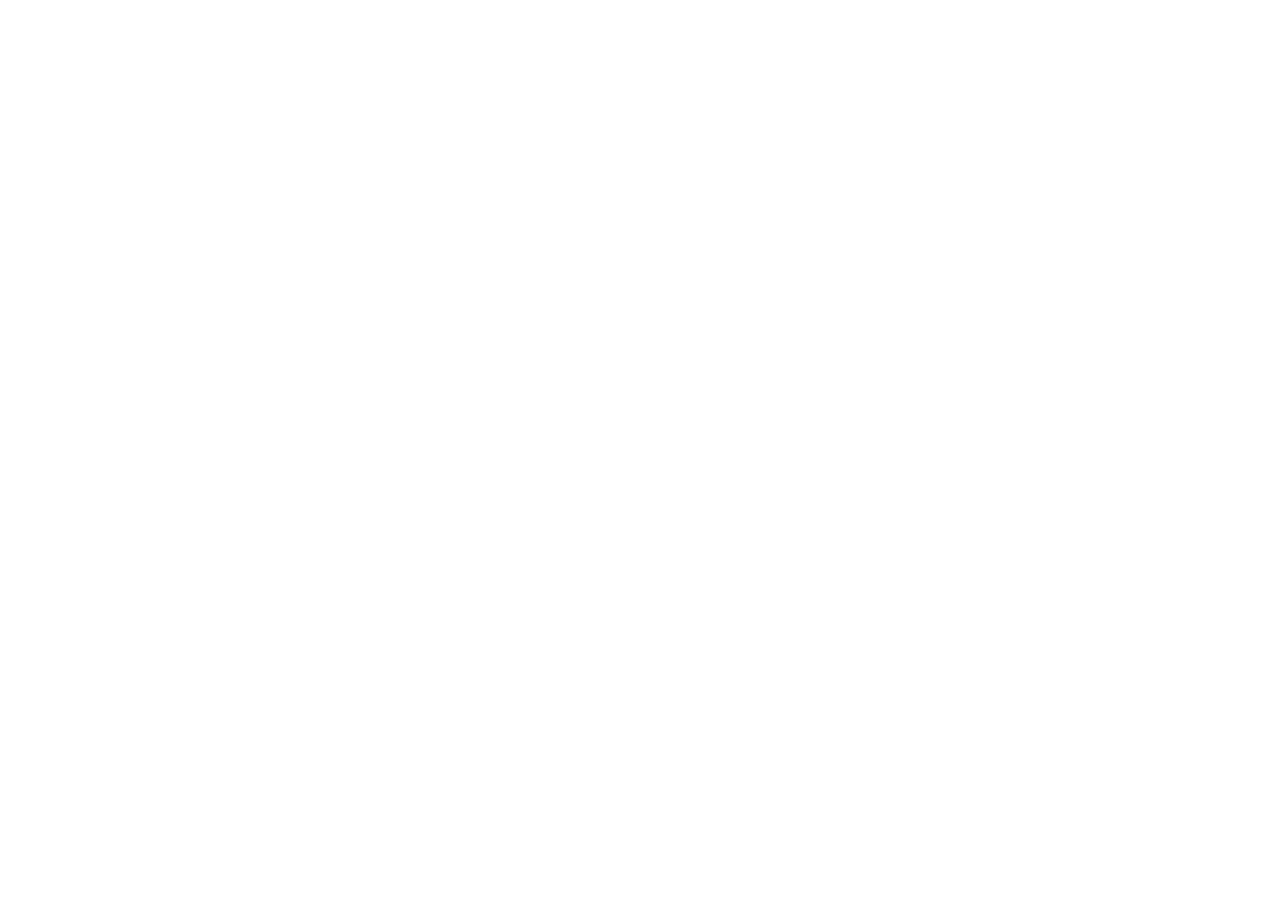
==== app/index.html @ 5c53596a "initial commit" ====
<!DOCTYPE html>
<html lang="en">

<head>
  <meta charset="UTF-8">
  <meta name="viewport" content="width=device-width, initial-scale=1.0">
  <title>Document</title>
  <link rel="stylesheet" href="css/style.min.css">
</head>

<body>

  <header class="header"></header>
  <div class="wrapper">
    <nav class="navigate">

    </nav>
    <section class="content">
      
    </section>

  </div>



  <script src="js/main.min.js"></script>
</body>

</html>
---- app/css/style.min.css ----
html{-webkit-box-sizing:border-box;box-sizing:border-box}*,*::after,*::before{-webkit-box-sizing:inherit;box-sizing:inherit}ul[class],ol[class]{padding:0}body,h1,h2,h3,h4,h5,h6,p,ul,ol,li,figure,figcaption,blockquote,dl,dd{margin:0}ul[class]{list-style:none}img{max-width:100%;display:block}input,button,textarea,select{font:inherit}a{text-decoration:none}html,body{height:100%}.wrapper{display:-webkit-box;display:-ms-flexbox;display:flex;-webkit-box-orient:vertical;-webkit-box-direction:normal;-ms-flex-direction:column;flex-direction:column;min-height:100%}.main{-webkit-box-flex:1;-ms-flex:1 0 auto;flex:1 0 auto}.footer{-webkit-box-flex:0;-ms-flex:0 0 auto;flex:0 0 auto}.container{max-width:1200px;margin:0 auto;padding:0 15px}
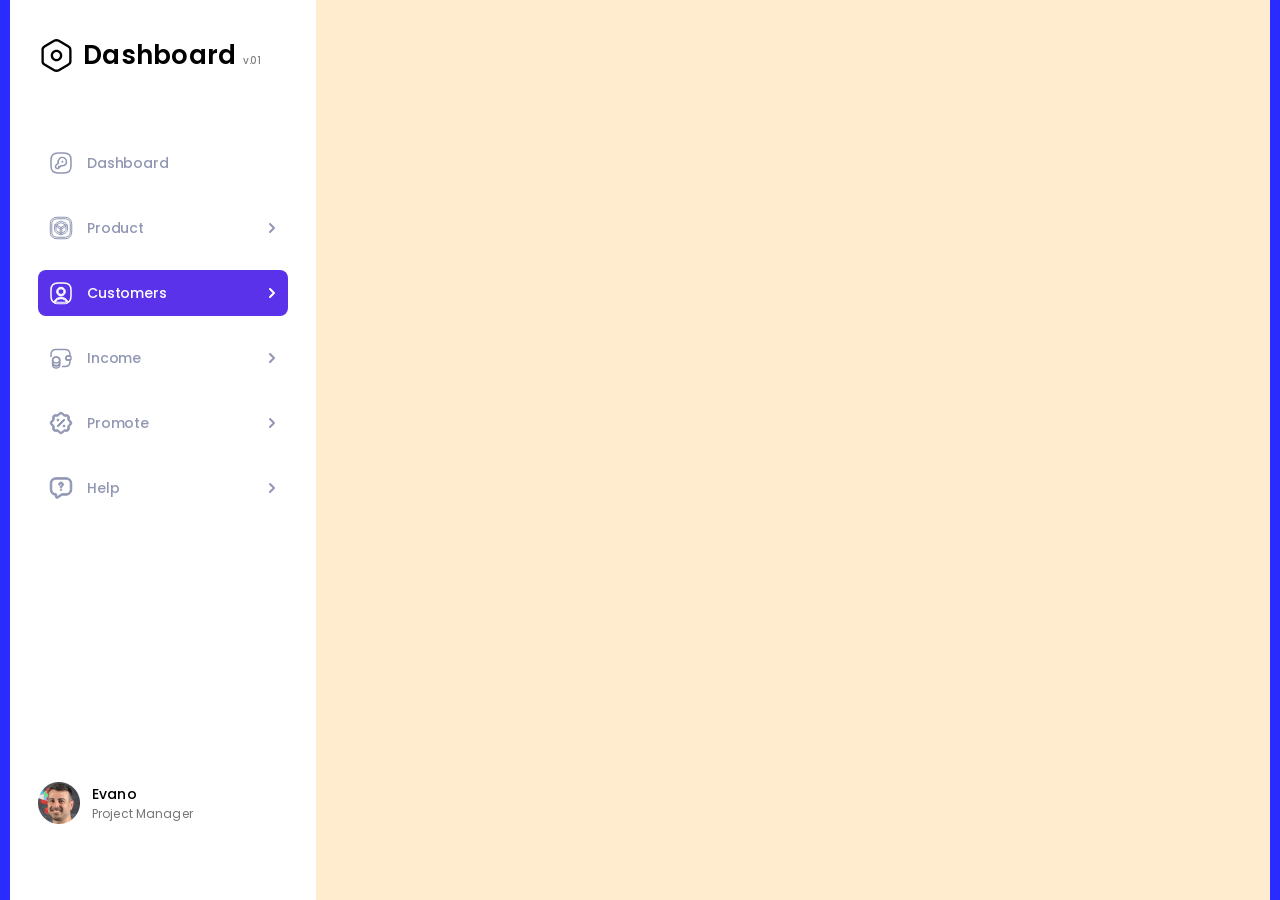
==== commit aaaf479b: "sidebar is done" ====
--- a/app/index.html
+++ b/app/index.html
@@ -5,25 +5,134 @@
   <meta charset="UTF-8">
   <meta name="viewport" content="width=device-width, initial-scale=1.0">
   <title>Document</title>
+
+  <link rel="preconnect" href="https://fonts.googleapis.com">
+  <link rel="preconnect" href="https://fonts.gstatic.com" crossorigin>
+  <link
+    href="https://fonts.googleapis.com/css2?family=Poppins:ital,wght@0,100;0,200;0,300;0,400;0,500;0,600;0,700;0,800;0,900;1,100;1,200;1,300;1,400;1,500;1,600;1,700;1,800;1,900&display=swap"
+    rel="stylesheet">
+
   <link rel="stylesheet" href="css/style.min.css">
 </head>
 
 <body>
 
-  <header class="header"></header>
-  <div class="wrapper">
-    <nav class="navigate">
+  <div class="container">
+    <div class="sidebar">
+      <header class="sidebar-header">
+        <a href="#">
+          <img src="images/logo.svg" width="37" height="37" alt="logo">
+        </a>
 
-    </nav>
+        <h2 class="sidebar-header__title">
+          Dashboard
+          <span class="sidebar-header__version">v.01</span>
+        </h2>
+      </header>
+
+
+      <nav class="sidebar-navigate">
+        <ul class="sidebar-navigate__list">
+          <li class="sidebar-navigate__item">
+            <a class="sidebar-navigate__link" href="#">
+              <div class="sidebar-navigate__wrapper">
+                <svg class="navigate-icon" width="24" height="24">
+                  <use href="./images/symbol.svg#icon-key-square"></use>
+                </svg>
+                <span class="navigate-text">Dashboard</span>
+              </div>
+            </a>
+          </li>
+          <li class="sidebar-navigate__item">
+            <a class="sidebar-navigate__link" href="#">
+              <div class="sidebar-navigate__wrapper">
+                <svg class="navigate-icon" width="24" height="24">
+                  <use href="./images/symbol.svg#icon-product"></use>
+                </svg>
+                <span class="navigate-text">Product</span>
+              </div>
+              <svg class="navigate-icon navigate-arrow" width="16" height="16">
+                <use href="./images/symbol.svg#icon-chevron"></use>
+              </svg>
+            </a>
+          </li>
+          <li class="sidebar-navigate__item">
+            <a class="sidebar-navigate__link active" href="#">
+              <div class="sidebar-navigate__wrapper">
+                <svg class="navigate-icon" width="24" height="24">
+                  <use href="./images/symbol.svg#icon-customers"></use>
+                </svg>
+                <span class="navigate-text">Customers</span>
+              </div>
+              <svg class="navigate-icon navigate-arrow" width="16" height="16">
+                <use href="./images/symbol.svg#icon-chevron"></use>
+              </svg>
+            </a>
+          </li>
+          <li class="sidebar-navigate__item">
+            <a class="sidebar-navigate__link" href="#">
+              <div class="sidebar-navigate__wrapper">
+                <svg class="navigate-icon" width="24" height="24">
+                  <use href="./images/symbol.svg#icon-income"></use>
+                </svg>
+                <span class="navigate-text">Income</span>
+              </div>
+              <svg class="navigate-icon navigate-arrow" width="16" height="16">
+                <use href="./images/symbol.svg#icon-chevron"></use>
+              </svg>
+            </a>
+          </li>
+          <li class="sidebar-navigate__item">
+            <a class="sidebar-navigate__link" href="#">
+              <div class="sidebar-navigate__wrapper">
+                <svg class="navigate-icon" width="24" height="24">
+                  <use href="./images/symbol.svg#icon-promote"></use>
+                </svg>
+                <span class="navigate-text">Promote</span>
+              </div>
+              <svg class="navigate-icon navigate-arrow" width="16" height="16">
+                <use href="./images/symbol.svg#icon-chevron"></use>
+              </svg>
+            </a>
+          </li>
+          <li class="sidebar-navigate__item">
+            <a class="sidebar-navigate__link" href="#">
+              <div class="sidebar-navigate__wrapper">
+                <svg class="navigate-icon" width="24" height="24">
+                  <use href="./images/symbol.svg#icon-help"></use>
+                </svg>
+                <span class="navigate-text">Help</span>
+              </div>
+              <svg class="navigate-icon navigate-arrow" width="16" height="16">
+                <use href="./images/symbol.svg#icon-chevron"></use>
+              </svg>
+            </a>
+          </li>
+        </ul>
+      </nav>
+
+      <footer class="sidebar-footer">
+        <div class="sidebar-footer__avatar">
+          <img src="images/Evano-photo.jpg" width="42" height="42" alt="avatar">
+          <div class="sidebar-footer__info">
+            <h3 class="sidebar-footer__name">Evano</h3>
+            <p class="sidebar-footer__position">Project Manager</p>
+          </div>
+        </div>
+        
+      </footer>
+
+    </div>
+
     <section class="content">
-      
+
     </section>
 
   </div>
 
 
 
-  <script src="js/main.min.js"></script>
+  <!-- <script src="js/main.min.js"></script> -->
 </body>
 
 </html>
--- a/app/css/style.min.css
+++ b/app/css/style.min.css
@@ -1 +1 @@
-html{-webkit-box-sizing:border-box;box-sizing:border-box}*,*::after,*::before{-webkit-box-sizing:inherit;box-sizing:inherit}ul[class],ol[class]{padding:0}body,h1,h2,h3,h4,h5,h6,p,ul,ol,li,figure,figcaption,blockquote,dl,dd{margin:0}ul[class]{list-style:none}img{max-width:100%;display:block}input,button,textarea,select{font:inherit}a{text-decoration:none}html,body{height:100%}.wrapper{display:-webkit-box;display:-ms-flexbox;display:flex;-webkit-box-orient:vertical;-webkit-box-direction:normal;-ms-flex-direction:column;flex-direction:column;min-height:100%}.main{-webkit-box-flex:1;-ms-flex:1 0 auto;flex:1 0 auto}.footer{-webkit-box-flex:0;-ms-flex:0 0 auto;flex:0 0 auto}.container{max-width:1200px;margin:0 auto;padding:0 15px}+html{-webkit-box-sizing:border-box;box-sizing:border-box}*,*::after,*::before{-webkit-box-sizing:inherit;box-sizing:inherit}ul[class],ol[class]{padding:0}body,h1,h2,h3,h4,h5,h6,p,ul,ol,li,figure,figcaption,blockquote,dl,dd{margin:0}ul[class]{list-style:none}img{max-width:100%;display:block}input,button,textarea,select{font:inherit}a{text-decoration:none}html,body{height:100%}.container{display:-webkit-box;display:-ms-flexbox;display:flex;max-width:1460px;min-height:100%;margin:0 auto;padding:0 10px;background-color:#2a2bff}.sidebar{min-width:306px;-webkit-box-flex:0;-ms-flex:0 1 auto;flex:0 1 auto;background-color:#fff;padding-left:28px;display:-webkit-box;display:-ms-flexbox;display:flex;-webkit-box-orient:vertical;-webkit-box-direction:normal;-ms-flex-direction:column;flex-direction:column}.content{width:500px;-webkit-box-flex:1;-ms-flex:1 1 auto;flex:1 1 auto;background-color:#ffebcd}.sidebar-header{margin-top:36px;display:-webkit-box;display:-ms-flexbox;display:flex;-webkit-box-align:center;-ms-flex-align:center;align-items:center}.sidebar-header__title{color:#000;margin-left:8px;margin-right:4px;font-family:Poppins;font-size:26px;font-weight:600;letter-spacing:.26px}.sidebar-header__version{color:#838383;font-family:Poppins;font-size:10px;font-weight:500;letter-spacing:-0.1px}.sidebar-navigate{margin-top:65px;-webkit-box-flex:1;-ms-flex:1 0 auto;flex:1 0 auto}.sidebar-navigate__list{width:250px}.sidebar-navigate__item{margin-bottom:19px}.sidebar-navigate__link{height:46px;display:-webkit-box;display:-ms-flexbox;display:flex;-webkit-box-align:center;-ms-flex-align:center;align-items:center;-webkit-box-pack:justify;-ms-flex-pack:justify;justify-content:space-between;border-radius:8px}.sidebar-navigate__link.active .navigate-icon{stroke:#fff;fill:#5932ea}.sidebar-navigate__wrapper{display:-webkit-box;display:-ms-flexbox;display:flex;-webkit-box-align:center;-ms-flex-align:center;align-items:center}.active{background-color:#5932ea}.active .navigate-text{color:#fff}.navigate-icon{stroke:#9197b3;margin-left:11px}.navigate-text{margin-left:14px;color:#9197b3;font-family:Poppins;font-size:14px;font-style:normal;font-weight:500;line-height:normal;letter-spacing:-0.14px}.navigate-arrow{margin-right:8px;stroke:#9197b3;fill:#fff}.sidebar-footer{height:118px;width:100%;margin:0 auto}.sidebar-footer__avatar{display:-webkit-box;display:-ms-flexbox;display:flex;-webkit-box-align:center;-ms-flex-align:center;align-items:center}.sidebar-footer__info{margin-left:12px}.sidebar-footer__name{color:#000;font-family:Poppins;font-size:14px;font-weight:500;letter-spacing:.14px}.sidebar-footer__position{color:#757575;font-family:Poppins;font-size:12px;font-weight:400;letter-spacing:.12px}
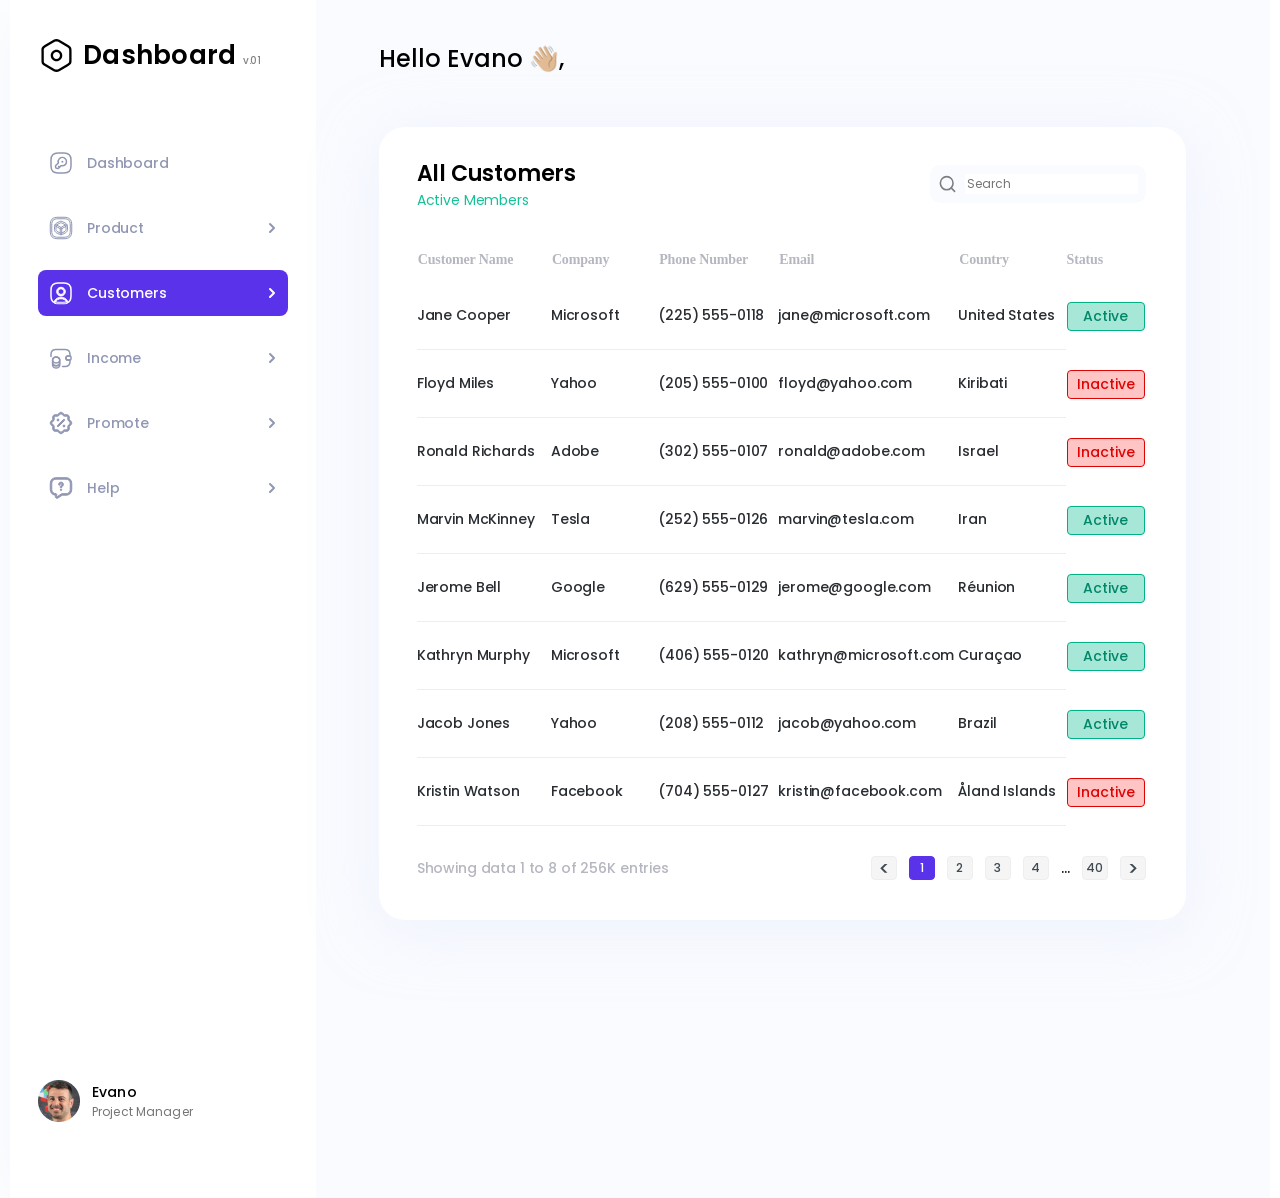
==== commit 47121ccb: "the markup finished" ====
--- a/app/index.html
+++ b/app/index.html
@@ -18,6 +18,7 @@
 <body>
 
   <div class="container">
+
     <div class="sidebar">
       <header class="sidebar-header">
         <a href="#">
@@ -119,20 +120,169 @@
             <p class="sidebar-footer__position">Project Manager</p>
           </div>
         </div>
-        
+
       </footer>
 
     </div>
 
     <section class="content">
-
+      <h2 class="content__title">Hello Evano 👋🏼,</h2>
+
+      <div class="content__block">
+
+        <div class="content__header">
+          <div class="content__header-left">
+            <h3 class="content__header-title">All Customers</h3>
+            <p class="content__header-text">Active Members</p>
+          </div>
+
+          <div class="content__header-right">
+            <label class="content__header-label" for="search_id">
+              <img src="images/search.svg" width="24" height="24" alt="search icon">
+            </label>
+            <input class="content__header-search" id="search_id" placeholder="Search" type="text">
+          </div>
+        </div>
+
+        <div class="data">
+          <table class="data__table">
+            <thead>
+              <tr>
+                <th class="data__th">Customer Name</th>
+                <th class="data__th">Company</th>
+                <th class="data__th">Phone Number</th>
+                <th class="data__th">Email</th>
+                <th class="data__th">Country</th>
+                <th class="data__th">Status</th>
+              </tr>
+            </thead>
+            <tbody>
+              <tr>
+                <td class="data__td-text">Jane Cooper</td>
+                <td class="data__td-text">Microsoft</td>
+                <td class="data__td-text">(225) 555-0118</td>
+                <td class="data__td-text">jane@microsoft.com</td>
+                <td class="data__td-text">United States</td>
+                <td class="data__td-btn">
+                  <button class="data__row-button btn__active">Active</button>
+                </td>
+              </tr>
+              <tr>
+                <td class="data__td-text">Floyd Miles</td>
+                <td class="data__td-text">Yahoo</td>
+                <td class="data__td-text">(205) 555-0100</td>
+                <td class="data__td-text">floyd@yahoo.com</td>
+                <td class="data__td-text">Kiribati</td>
+                <td class="data__td-btn">
+                  <button class="data__row-button btn__inactive">Inactive</button>
+                </td>
+              </tr>
+              <tr>
+                <td class="data__td-text">Ronald Richards</td>
+                <td class="data__td-text">Adobe</td>
+                <td class="data__td-text">(302) 555-0107</td>
+                <td class="data__td-text">ronald@adobe.com</td>
+                <td class="data__td-text">Israel</td>
+                <td class="data__td-btn">
+                  <button class="data__row-button btn__inactive">Inactive</button>
+                </td>
+              </tr>
+              <tr>
+                <td class="data__td-text">Marvin McKinney</td>
+                <td class="data__td-text">Tesla</td>
+                <td class="data__td-text">(252) 555-0126</td>
+                <td class="data__td-text">marvin@tesla.com</td>
+                <td class="data__td-text">Iran</td>
+                <td class="data__td-btn">
+                  <button class="data__row-button btn__active">Active</button>
+                </td>
+              </tr>
+              <tr>
+                <td class="data__td-text">Jerome Bell</td>
+                <td class="data__td-text">Google</td>
+                <td class="data__td-text">(629) 555-0129</td>
+                <td class="data__td-text">jerome@google.com</td>
+                <td class="data__td-text">Réunion</td>
+                <td class="data__td-btn">
+                  <button class="data__row-button btn__active">Active</button>
+                </td>
+              </tr>
+              <tr>
+                <td class="data__td-text">Kathryn Murphy</td>
+                <td class="data__td-text">Microsoft</td>
+                <td class="data__td-text">(406) 555-0120</td>
+                <td class="data__td-text">kathryn@microsoft.com</td>
+                <td class="data__td-text">Curaçao</td>
+                <td class="data__td-btn">
+                  <button class="data__row-button btn__active">Active</button>
+                </td>
+              </tr>
+              <tr>
+                <td class="data__td-text">Jacob Jones</td>
+                <td class="data__td-text">Yahoo</td>
+                <td class="data__td-text">(208) 555-0112</td>
+                <td class="data__td-text">jacob@yahoo.com</td>
+                <td class="data__td-text">Brazil</td>
+                <td class="data__td-btn">
+                  <button class="data__row-button btn__active">Active</button>
+                </td>
+              </tr>
+              <tr>
+                <td class="data__td-text">Kristin Watson</td>
+                <td class="data__td-text">Facebook</td>
+                <td class="data__td-text">(704) 555-0127</td>
+                <td class="data__td-text">kristin@facebook.com</td>
+                <td class="data__td-text">Åland Islands</td>
+                <td class="data__td-btn">
+                  <button class="data__row-button btn__inactive">Inactive</button>
+                </td>
+              </tr>
+            </tbody>
+          </table>
+
+          <div class="data__footer">
+            <p class="data__footer-text">
+              Showing data 1 to 8 of  256K entries
+            </p>
+            <ul class="data__footer-pagination">
+              <li>
+                <button class="pagination-previous pagination-btn">
+                  <img src="images/al.svg" width="8" height="12" alt="previous icon">
+                </button>
+              </li>
+              <li>
+                <button class="pagination-btn active">1</button>
+              </li>
+              <li>
+                <button class="pagination-btn">2</button>
+              </li>
+              <li>
+                <button class="pagination-btn">3</button>
+              </li>
+              <li>
+                <button class="pagination-btn">4</button>
+              </li>
+
+              <li>...</li>
+              <li>
+                <button class="pagination-end pagination-btn">40</button>
+              </li>
+              <li>
+                <button class="pagination-next pagination-btn">
+                  <img src="images/ar.svg" width="8" height="12" alt="next icon">
+                </button>
+              </li>
+            </ul>
+
+          </div>
+
+        </div>
+      </div>
     </section>
 
   </div>
 
 
-
-  <!-- <script src="js/main.min.js"></script> -->
 </body>
 
 </html>
--- a/app/css/style.min.css
+++ b/app/css/style.min.css
@@ -1 +1 @@
-html{-webkit-box-sizing:border-box;box-sizing:border-box}*,*::after,*::before{-webkit-box-sizing:inherit;box-sizing:inherit}ul[class],ol[class]{padding:0}body,h1,h2,h3,h4,h5,h6,p,ul,ol,li,figure,figcaption,blockquote,dl,dd{margin:0}ul[class]{list-style:none}img{max-width:100%;display:block}input,button,textarea,select{font:inherit}a{text-decoration:none}html,body{height:100%}.container{display:-webkit-box;display:-ms-flexbox;display:flex;max-width:1460px;min-height:100%;margin:0 auto;padding:0 10px;background-color:#2a2bff}.sidebar{min-width:306px;-webkit-box-flex:0;-ms-flex:0 1 auto;flex:0 1 auto;background-color:#fff;padding-left:28px;display:-webkit-box;display:-ms-flexbox;display:flex;-webkit-box-orient:vertical;-webkit-box-direction:normal;-ms-flex-direction:column;flex-direction:column}.content{width:500px;-webkit-box-flex:1;-ms-flex:1 1 auto;flex:1 1 auto;background-color:#ffebcd}.sidebar-header{margin-top:36px;display:-webkit-box;display:-ms-flexbox;display:flex;-webkit-box-align:center;-ms-flex-align:center;align-items:center}.sidebar-header__title{color:#000;margin-left:8px;margin-right:4px;font-family:Poppins;font-size:26px;font-weight:600;letter-spacing:.26px}.sidebar-header__version{color:#838383;font-family:Poppins;font-size:10px;font-weight:500;letter-spacing:-0.1px}.sidebar-navigate{margin-top:65px;-webkit-box-flex:1;-ms-flex:1 0 auto;flex:1 0 auto}.sidebar-navigate__list{width:250px}.sidebar-navigate__item{margin-bottom:19px}.sidebar-navigate__link{height:46px;display:-webkit-box;display:-ms-flexbox;display:flex;-webkit-box-align:center;-ms-flex-align:center;align-items:center;-webkit-box-pack:justify;-ms-flex-pack:justify;justify-content:space-between;border-radius:8px}.sidebar-navigate__link.active .navigate-icon{stroke:#fff;fill:#5932ea}.sidebar-navigate__wrapper{display:-webkit-box;display:-ms-flexbox;display:flex;-webkit-box-align:center;-ms-flex-align:center;align-items:center}.active{background-color:#5932ea}.active .navigate-text{color:#fff}.navigate-icon{stroke:#9197b3;margin-left:11px}.navigate-text{margin-left:14px;color:#9197b3;font-family:Poppins;font-size:14px;font-style:normal;font-weight:500;line-height:normal;letter-spacing:-0.14px}.navigate-arrow{margin-right:8px;stroke:#9197b3;fill:#fff}.sidebar-footer{height:118px;width:100%;margin:0 auto}.sidebar-footer__avatar{display:-webkit-box;display:-ms-flexbox;display:flex;-webkit-box-align:center;-ms-flex-align:center;align-items:center}.sidebar-footer__info{margin-left:12px}.sidebar-footer__name{color:#000;font-family:Poppins;font-size:14px;font-weight:500;letter-spacing:.14px}.sidebar-footer__position{color:#757575;font-family:Poppins;font-size:12px;font-weight:400;letter-spacing:.12px}+html{-webkit-box-sizing:border-box;box-sizing:border-box}*,*::after,*::before{-webkit-box-sizing:inherit;box-sizing:inherit}ul[class],ol[class]{padding:0}body,h1,h2,h3,h4,h5,h6,p,ul,ol,li,figure,figcaption,blockquote,dl,dd{margin:0}ul[class]{list-style:none}img{max-width:100%;display:block}input,button,textarea,select{font:inherit}a{text-decoration:none}html,body{height:100%}.container{display:-webkit-box;display:-ms-flexbox;display:flex;max-width:1460px;min-height:1198px;margin:0 auto;padding:0 10px}.sidebar{min-width:306px;-webkit-box-flex:0;-ms-flex:0 1 auto;flex:0 1 auto;background-color:#fff;-webkit-box-shadow:0px 10px 60px 0px rgba(226,236,249,.5);box-shadow:0px 10px 60px 0px rgba(226,236,249,.5);padding-left:28px;display:-webkit-box;display:-ms-flexbox;display:flex;-webkit-box-orient:vertical;-webkit-box-direction:normal;-ms-flex-direction:column;flex-direction:column}.content{width:500px;-webkit-box-flex:1;-ms-flex:1 1 auto;flex:1 1 auto;background-color:#fafbff}.sidebar-header{margin-top:36px;display:-webkit-box;display:-ms-flexbox;display:flex;-webkit-box-align:center;-ms-flex-align:center;align-items:center}.sidebar-header__title{color:#000;margin-left:8px;margin-right:4px;font-family:Poppins;font-size:26px;font-weight:600;letter-spacing:.26px}.sidebar-header__version{color:#838383;font-family:Poppins;font-size:10px;font-weight:500;letter-spacing:-0.1px}.sidebar-navigate{margin-top:65px;-webkit-box-flex:1;-ms-flex:1 0 auto;flex:1 0 auto}.sidebar-navigate__list{width:250px}.sidebar-navigate__item{margin-bottom:19px}.sidebar-navigate__link{height:46px;display:-webkit-box;display:-ms-flexbox;display:flex;-webkit-box-align:center;-ms-flex-align:center;align-items:center;-webkit-box-pack:justify;-ms-flex-pack:justify;justify-content:space-between;border-radius:8px}.sidebar-navigate__link.active .navigate-icon{stroke:#fff;fill:#5932ea}.sidebar-navigate__wrapper{display:-webkit-box;display:-ms-flexbox;display:flex;-webkit-box-align:center;-ms-flex-align:center;align-items:center}.active{background-color:#5932ea}.active .navigate-text{color:#fff}.navigate-icon{stroke:#9197b3;margin-left:11px}.navigate-text{margin-left:14px;color:#9197b3;font-family:Poppins;font-size:14px;font-style:normal;font-weight:500;line-height:normal;letter-spacing:-0.14px}.navigate-arrow{margin-right:8px;stroke:#9197b3;fill:#fff}.sidebar-footer{height:118px;width:100%;margin:0 auto}.sidebar-footer__avatar{display:-webkit-box;display:-ms-flexbox;display:flex;-webkit-box-align:center;-ms-flex-align:center;align-items:center}.sidebar-footer__info{margin-left:12px}.sidebar-footer__name{color:#000;font-family:Poppins;font-size:14px;font-weight:500;letter-spacing:.14px}.sidebar-footer__position{color:#757575;font-family:Poppins;font-size:12px;font-weight:400;letter-spacing:.12px}.content{padding-top:41px;padding-left:4.9vw;padding-right:6.6vw}.content__title{color:#000;font-family:Poppins;font-size:24px;font-weight:500;margin-bottom:51px}.content__block{width:100%;border-radius:26px;background-color:#fff;-webkit-box-shadow:0px 10px 60px rgba(226,236,249,.5);box-shadow:0px 10px 60px rgba(226,236,249,.5);padding-top:30px;padding-left:38px;padding-right:40px;padding-bottom:40px}.content__header{display:-webkit-box;display:-ms-flexbox;display:flex;-webkit-box-align:center;-ms-flex-align:center;align-items:center;-webkit-box-pack:justify;-ms-flex-pack:justify;justify-content:space-between;margin-bottom:40px}.content__header-title{color:#000;font-family:Poppins;font-size:22px;font-weight:600;letter-spacing:-0.22px}.content__header-text{color:#16c098;font-family:Poppins;font-size:14px;font-weight:400;letter-spacing:-0.14px}.content__header-right{display:-webkit-box;display:-ms-flexbox;display:flex;-webkit-box-align:center;-ms-flex-align:center;align-items:center;border-radius:10px;background:#f9fbff;padding-right:8px;width:216px;height:38px}.content__header-label{margin:7px 8px}.content__header-search{border:none;outline:none;font-family:Poppins;font-size:12px;font-weight:400;width:100%;letter-spacing:-0.12px}.data{font-family:Poppins;font-size:14px;font-weight:500;letter-spacing:-0.14px}.data__table{display:-ms-grid;display:grid;border-collapse:collapse;min-width:100%;-ms-grid-columns:minmax(130px, 1.5fr) minmax(80px, 1.2fr) minmax(120px, 1.2fr) minmax(180px, 1.2fr) minmax(100px, 1.2fr) minmax(80px, 80px);grid-template-columns:minmax(130px, 1.5fr) minmax(80px, 1.2fr) minmax(120px, 1.2fr) minmax(180px, 1.2fr) minmax(100px, 1.2fr) minmax(80px, 80px)}.data thead,.data tbody,.data tr{display:contents}.data__th{color:#b5b7c0;padding-bottom:14px;border-bottom:1px solid eee;overflow:hidden;text-overflow:ellipsis;white-space:nowrap;text-align:left}.data__td-text{color:#292d32;padding:23px 0;border-bottom:1px solid #eee;overflow:hidden;text-overflow:ellipsis;white-space:nowrap}.data__td-btn{display:-webkit-box;display:-ms-flexbox;display:flex;-webkit-box-align:center;-ms-flex-align:center;align-items:center}.data__row-button{display:-webkit-box;display:-ms-flexbox;display:flex;-webkit-box-align:center;-ms-flex-align:center;align-items:center;-webkit-box-pack:center;-ms-flex-pack:center;justify-content:center;width:84px;height:29px;border-radius:4px;cursor:pointer}.data__footer{display:-webkit-box;display:-ms-flexbox;display:flex;-webkit-box-align:center;-ms-flex-align:center;align-items:center;-webkit-box-pack:justify;-ms-flex-pack:justify;justify-content:space-between;margin-top:30px}.data__footer-text{color:#b5b7c0;font-family:Poppins;font-size:14px;font-weight:500;letter-spacing:-0.14px}.data__footer-pagination{display:-webkit-box;display:-ms-flexbox;display:flex;-webkit-box-align:center;-ms-flex-align:center;align-items:center;gap:12px}.btn__active{color:#008767;border:1px solid #00b087;background:rgba(22,192,152,.38)}.btn__inactive{color:#df0404;border:1px solid #df0404;background:#ffc5c5}.pagination-btn{width:26px;height:24px;display:-webkit-inline-box;display:-ms-inline-flexbox;display:inline-flex;-webkit-box-pack:center;-ms-flex-pack:center;justify-content:center;-webkit-box-align:center;-ms-flex-align:center;align-items:center;border-radius:4px;border:1px solid #eee;background-color:#f5f5f5;color:#404b52;font-family:Poppins;font-size:12px;font-weight:500;line-height:100%;letter-spacing:-0.12px;cursor:pointer}.pagination-btn.active{border:1px solid #5932ea;background:#5932ea;color:#fff;cursor:default}.pagination-btn.active:hover{scale:1}.pagination-btn:hover{scale:1.2}
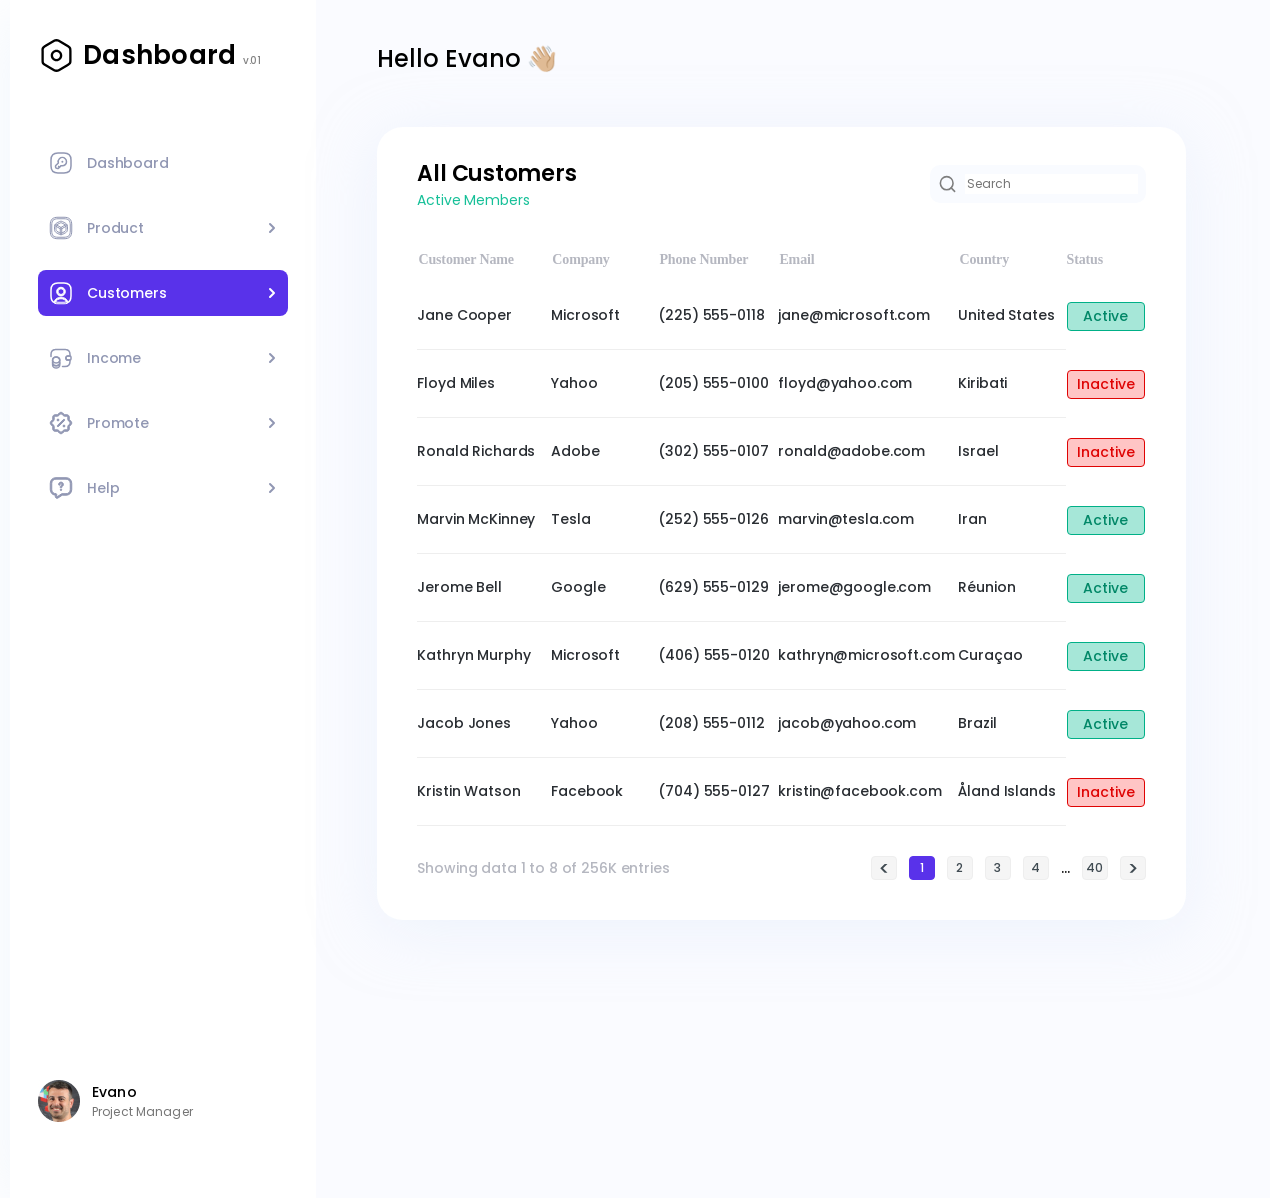
==== commit 4d76275c: "adaptive layout development" ====
--- a/app/index.html
+++ b/app/index.html
@@ -21,7 +21,8 @@
 
     <div class="sidebar">
       <header class="sidebar-header">
-        <a href="#">
+        <div class="sidebar-header__wrapper">
+          <a href="#">
           <img src="images/logo.svg" width="37" height="37" alt="logo">
         </a>
 
@@ -29,6 +30,18 @@
           Dashboard
           <span class="sidebar-header__version">v.01</span>
         </h2>
+        </div>
+
+        <h2 class="sidebar-header__content-title">Hello Evano 👋🏼</h2>
+
+        <div class="sidebar-header__avatar">
+          <img src="images/Evano-photo.jpg" width="42" height="42" alt="avatar">
+          <div class="sidebar-header__info">
+            <h3 class="sidebar-header__name">Evano</h3>
+            <p class="sidebar-header__position">Project Manager</p>
+          </div>
+        </div>
+        
       </header>
 
 
@@ -126,7 +139,7 @@
     </div>
 
     <section class="content">
-      <h2 class="content__title">Hello Evano 👋🏼,</h2>
+      <h2 class="content__title">Hello Evano 👋🏼</h2>
 
       <div class="content__block">
 
@@ -246,7 +259,7 @@
             </p>
             <ul class="data__footer-pagination">
               <li>
-                <button class="pagination-previous pagination-btn">
+                <button class="pagination-btn">
                   <img src="images/al.svg" width="8" height="12" alt="previous icon">
                 </button>
               </li>
@@ -265,10 +278,10 @@
 
               <li>...</li>
               <li>
-                <button class="pagination-end pagination-btn">40</button>
-              </li>
-              <li>
-                <button class="pagination-next pagination-btn">
+                <button class="pagination-btn">40</button>
+              </li>
+              <li>
+                <button class="pagination-btn">
                   <img src="images/ar.svg" width="8" height="12" alt="next icon">
                 </button>
               </li>
--- a/app/css/style.min.css
+++ b/app/css/style.min.css
@@ -1 +1 @@
-html{-webkit-box-sizing:border-box;box-sizing:border-box}*,*::after,*::before{-webkit-box-sizing:inherit;box-sizing:inherit}ul[class],ol[class]{padding:0}body,h1,h2,h3,h4,h5,h6,p,ul,ol,li,figure,figcaption,blockquote,dl,dd{margin:0}ul[class]{list-style:none}img{max-width:100%;display:block}input,button,textarea,select{font:inherit}a{text-decoration:none}html,body{height:100%}.container{display:-webkit-box;display:-ms-flexbox;display:flex;max-width:1460px;min-height:1198px;margin:0 auto;padding:0 10px}.sidebar{min-width:306px;-webkit-box-flex:0;-ms-flex:0 1 auto;flex:0 1 auto;background-color:#fff;-webkit-box-shadow:0px 10px 60px 0px rgba(226,236,249,.5);box-shadow:0px 10px 60px 0px rgba(226,236,249,.5);padding-left:28px;display:-webkit-box;display:-ms-flexbox;display:flex;-webkit-box-orient:vertical;-webkit-box-direction:normal;-ms-flex-direction:column;flex-direction:column}.content{width:500px;-webkit-box-flex:1;-ms-flex:1 1 auto;flex:1 1 auto;background-color:#fafbff}.sidebar-header{margin-top:36px;display:-webkit-box;display:-ms-flexbox;display:flex;-webkit-box-align:center;-ms-flex-align:center;align-items:center}.sidebar-header__title{color:#000;margin-left:8px;margin-right:4px;font-family:Poppins;font-size:26px;font-weight:600;letter-spacing:.26px}.sidebar-header__version{color:#838383;font-family:Poppins;font-size:10px;font-weight:500;letter-spacing:-0.1px}.sidebar-navigate{margin-top:65px;-webkit-box-flex:1;-ms-flex:1 0 auto;flex:1 0 auto}.sidebar-navigate__list{width:250px}.sidebar-navigate__item{margin-bottom:19px}.sidebar-navigate__link{height:46px;display:-webkit-box;display:-ms-flexbox;display:flex;-webkit-box-align:center;-ms-flex-align:center;align-items:center;-webkit-box-pack:justify;-ms-flex-pack:justify;justify-content:space-between;border-radius:8px}.sidebar-navigate__link.active .navigate-icon{stroke:#fff;fill:#5932ea}.sidebar-navigate__wrapper{display:-webkit-box;display:-ms-flexbox;display:flex;-webkit-box-align:center;-ms-flex-align:center;align-items:center}.active{background-color:#5932ea}.active .navigate-text{color:#fff}.navigate-icon{stroke:#9197b3;margin-left:11px}.navigate-text{margin-left:14px;color:#9197b3;font-family:Poppins;font-size:14px;font-style:normal;font-weight:500;line-height:normal;letter-spacing:-0.14px}.navigate-arrow{margin-right:8px;stroke:#9197b3;fill:#fff}.sidebar-footer{height:118px;width:100%;margin:0 auto}.sidebar-footer__avatar{display:-webkit-box;display:-ms-flexbox;display:flex;-webkit-box-align:center;-ms-flex-align:center;align-items:center}.sidebar-footer__info{margin-left:12px}.sidebar-footer__name{color:#000;font-family:Poppins;font-size:14px;font-weight:500;letter-spacing:.14px}.sidebar-footer__position{color:#757575;font-family:Poppins;font-size:12px;font-weight:400;letter-spacing:.12px}.content{padding-top:41px;padding-left:4.9vw;padding-right:6.6vw}.content__title{color:#000;font-family:Poppins;font-size:24px;font-weight:500;margin-bottom:51px}.content__block{width:100%;border-radius:26px;background-color:#fff;-webkit-box-shadow:0px 10px 60px rgba(226,236,249,.5);box-shadow:0px 10px 60px rgba(226,236,249,.5);padding-top:30px;padding-left:38px;padding-right:40px;padding-bottom:40px}.content__header{display:-webkit-box;display:-ms-flexbox;display:flex;-webkit-box-align:center;-ms-flex-align:center;align-items:center;-webkit-box-pack:justify;-ms-flex-pack:justify;justify-content:space-between;margin-bottom:40px}.content__header-title{color:#000;font-family:Poppins;font-size:22px;font-weight:600;letter-spacing:-0.22px}.content__header-text{color:#16c098;font-family:Poppins;font-size:14px;font-weight:400;letter-spacing:-0.14px}.content__header-right{display:-webkit-box;display:-ms-flexbox;display:flex;-webkit-box-align:center;-ms-flex-align:center;align-items:center;border-radius:10px;background:#f9fbff;padding-right:8px;width:216px;height:38px}.content__header-label{margin:7px 8px}.content__header-search{border:none;outline:none;font-family:Poppins;font-size:12px;font-weight:400;width:100%;letter-spacing:-0.12px}.data{font-family:Poppins;font-size:14px;font-weight:500;letter-spacing:-0.14px}.data__table{display:-ms-grid;display:grid;border-collapse:collapse;min-width:100%;-ms-grid-columns:minmax(130px, 1.5fr) minmax(80px, 1.2fr) minmax(120px, 1.2fr) minmax(180px, 1.2fr) minmax(100px, 1.2fr) minmax(80px, 80px);grid-template-columns:minmax(130px, 1.5fr) minmax(80px, 1.2fr) minmax(120px, 1.2fr) minmax(180px, 1.2fr) minmax(100px, 1.2fr) minmax(80px, 80px)}.data thead,.data tbody,.data tr{display:contents}.data__th{color:#b5b7c0;padding-bottom:14px;border-bottom:1px solid eee;overflow:hidden;text-overflow:ellipsis;white-space:nowrap;text-align:left}.data__td-text{color:#292d32;padding:23px 0;border-bottom:1px solid #eee;overflow:hidden;text-overflow:ellipsis;white-space:nowrap}.data__td-btn{display:-webkit-box;display:-ms-flexbox;display:flex;-webkit-box-align:center;-ms-flex-align:center;align-items:center}.data__row-button{display:-webkit-box;display:-ms-flexbox;display:flex;-webkit-box-align:center;-ms-flex-align:center;align-items:center;-webkit-box-pack:center;-ms-flex-pack:center;justify-content:center;width:84px;height:29px;border-radius:4px;cursor:pointer}.data__footer{display:-webkit-box;display:-ms-flexbox;display:flex;-webkit-box-align:center;-ms-flex-align:center;align-items:center;-webkit-box-pack:justify;-ms-flex-pack:justify;justify-content:space-between;margin-top:30px}.data__footer-text{color:#b5b7c0;font-family:Poppins;font-size:14px;font-weight:500;letter-spacing:-0.14px}.data__footer-pagination{display:-webkit-box;display:-ms-flexbox;display:flex;-webkit-box-align:center;-ms-flex-align:center;align-items:center;gap:12px}.btn__active{color:#008767;border:1px solid #00b087;background:rgba(22,192,152,.38)}.btn__inactive{color:#df0404;border:1px solid #df0404;background:#ffc5c5}.pagination-btn{width:26px;height:24px;display:-webkit-inline-box;display:-ms-inline-flexbox;display:inline-flex;-webkit-box-pack:center;-ms-flex-pack:center;justify-content:center;-webkit-box-align:center;-ms-flex-align:center;align-items:center;border-radius:4px;border:1px solid #eee;background-color:#f5f5f5;color:#404b52;font-family:Poppins;font-size:12px;font-weight:500;line-height:100%;letter-spacing:-0.12px;cursor:pointer}.pagination-btn.active{border:1px solid #5932ea;background:#5932ea;color:#fff;cursor:default}.pagination-btn.active:hover{scale:1}.pagination-btn:hover{scale:1.2}+html{-webkit-box-sizing:border-box;box-sizing:border-box}*,*::after,*::before{-webkit-box-sizing:inherit;box-sizing:inherit}ul[class],ol[class]{padding:0}body,h1,h2,h3,h4,h5,h6,p,ul,ol,li,figure,figcaption,blockquote,dl,dd{margin:0}ul[class]{list-style:none}img{max-width:100%;display:block}input,button,textarea,select{font:inherit}a{text-decoration:none}html,body{height:100%}.container{display:-webkit-box;display:-ms-flexbox;display:flex;max-width:1460px;margin:0 auto;padding:0 10px;-ms-flex-wrap:wrap;flex-wrap:wrap}.sidebar{min-width:306px;-webkit-box-flex:0;-ms-flex:0 1 auto;flex:0 1 auto;background-color:#fff;-webkit-box-shadow:0px 10px 60px 0px rgba(226,236,249,.5);box-shadow:0px 10px 60px 0px rgba(226,236,249,.5);display:-webkit-box;display:-ms-flexbox;display:flex;-webkit-box-orient:vertical;-webkit-box-direction:normal;-ms-flex-direction:column;flex-direction:column}.content{width:500px;-webkit-box-flex:1;-ms-flex:1 1 auto;flex:1 1 auto;background-color:#fafbff}@media(min-width: 1240px){.container{min-height:1198px}.sidebar-header{margin-top:36px}.sidebar-header__avatar{visibility:hidden;display:none}.sidebar-header__content-title{visibility:hidden;display:none}.sidebar-navigate{margin-top:65px}}@media(min-width: 960px){.content{padding-left:4.8vw;padding-right:6.6vw}}@media(min-width: 900px){.sidebar-header__title{font-size:26px}}@media(min-width: 670px){.data__footer{display:-webkit-box;display:-ms-flexbox;display:flex;-webkit-box-align:center;-ms-flex-align:center;align-items:center;-webkit-box-pack:justify;-ms-flex-pack:justify;justify-content:space-between;margin-top:30px}}@media(min-width: 490px){.content__header{display:-webkit-box;display:-ms-flexbox;display:flex;-webkit-box-align:center;-ms-flex-align:center;align-items:center;-webkit-box-pack:justify;-ms-flex-pack:justify;justify-content:space-between;margin-bottom:40px}.content__block{padding:0 40px}.sidebar{padding-left:28px}}@media(max-width: 1240px){.sidebar{display:-webkit-box;display:-ms-flexbox;display:flex;width:100%;min-height:160px;height:100%}.sidebar-header{margin-top:20px;display:-webkit-box;display:-ms-flexbox;display:flex;-webkit-box-align:center;-ms-flex-align:center;align-items:center;-webkit-box-pack:justify;-ms-flex-pack:justify;justify-content:space-between}.sidebar-navigate{margin-top:40px;height:30px}.sidebar-navigate__list{display:-webkit-box;display:-ms-flexbox;display:flex;-webkit-box-pack:justify;-ms-flex-pack:justify;justify-content:space-between;gap:6px;-ms-flex-wrap:wrap;flex-wrap:wrap}.sidebar-footer{visibility:hidden;display:none}.sidebar-header__avatar{visibility:visible;display:-webkit-box;display:-ms-flexbox;display:flex;-webkit-box-align:center;-ms-flex-align:center;align-items:center;margin-right:15px}.sidebar-header__info{margin-left:12px}.sidebar-header__name{color:#000;font-family:Poppins;font-size:14px;font-weight:500;letter-spacing:.14px}.sidebar-header__position{color:#757575;font-family:Poppins;font-size:12px;font-weight:400;letter-spacing:.12px}.content__title{visibility:hidden;display:none}.sidebar-header__content-title{visibility:visible;display:inline-block;color:#000;font-family:Poppins;font-size:22px;font-weight:500}}@media(max-width: 960px){.content{padding-left:0;padding-right:0}}@media(max-width: 900px){.data__table{height:0;width:0;visibility:hidden;display:none}.sidebar{min-height:230px}.sidebar-header__title{font-size:20px}.sidebar-header__content-title{height:0;width:0;visibility:hidden;display:none}}@media(max-width: 670px){.data__footer{display:-webkit-box;display:-ms-flexbox;display:flex;-webkit-box-orient:vertical;-webkit-box-direction:reverse;-ms-flex-direction:column-reverse;flex-direction:column-reverse;-webkit-box-align:center;-ms-flex-align:center;align-items:center;margin-top:20px}.data__footer-pagination{margin-bottom:25px}}@media(max-width: 490px){.content__header{display:-webkit-box;display:-ms-flexbox;display:flex;-webkit-box-orient:vertical;-webkit-box-direction:normal;-ms-flex-direction:column;flex-direction:column;-webkit-box-align:center;-ms-flex-align:center;align-items:center;margin-bottom:20px}.sidebar{min-height:280px}.sidebar-header__title{height:0;width:0;visibility:hidden;display:none}}.sidebar-header{display:-webkit-box;display:-ms-flexbox;display:flex;-webkit-box-align:center;-ms-flex-align:center;align-items:center}.sidebar-header__wrapper{display:-webkit-box;display:-ms-flexbox;display:flex;-webkit-box-align:center;-ms-flex-align:center;align-items:center}.sidebar-header__title{color:#000;margin-left:8px;margin-right:4px;font-family:Poppins;font-weight:600;letter-spacing:.26px}.sidebar-header__version{color:#838383;font-family:Poppins;font-size:10px;font-weight:500;letter-spacing:-0.1px}.sidebar-navigate{-webkit-box-flex:1;-ms-flex:1 0 auto;flex:1 0 auto}.sidebar-navigate__item{margin-bottom:19px;max-width:250px}.sidebar-navigate__link{height:46px;display:-webkit-box;display:-ms-flexbox;display:flex;-webkit-box-align:center;-ms-flex-align:center;align-items:center;-webkit-box-pack:justify;-ms-flex-pack:justify;justify-content:space-between;border-radius:8px}.sidebar-navigate__link.active .navigate-icon{stroke:#fff;fill:#5932ea}.sidebar-navigate__wrapper{display:-webkit-box;display:-ms-flexbox;display:flex;-webkit-box-align:center;-ms-flex-align:center;align-items:center}.active{background-color:#5932ea}.active .navigate-text{color:#fff}.navigate-icon{stroke:#9197b3;margin-left:11px}.navigate-text{margin-left:14px;color:#9197b3;font-family:Poppins;font-size:14px;font-style:normal;font-weight:500;line-height:normal;letter-spacing:-0.14px}.navigate-arrow{margin-right:8px;stroke:#9197b3;fill:#fff}.sidebar-footer{height:118px;width:100%;margin:0 auto}.sidebar-footer__avatar{display:-webkit-box;display:-ms-flexbox;display:flex;-webkit-box-align:center;-ms-flex-align:center;align-items:center}.sidebar-footer__info{margin-left:12px}.sidebar-footer__name{color:#000;font-family:Poppins;font-size:14px;font-weight:500;letter-spacing:.14px}.sidebar-footer__position{color:#757575;font-family:Poppins;font-size:12px;font-weight:400;letter-spacing:.12px}.content{padding-top:41px}.content__title{color:#000;font-family:Poppins;font-size:24px;font-weight:500;margin-bottom:51px}.content__block{width:100%;border-radius:26px;background-color:#fff;-webkit-box-shadow:0px 10px 60px rgba(226,236,249,.5);box-shadow:0px 10px 60px rgba(226,236,249,.5);padding-top:30px;padding-bottom:40px}.content__header-title{color:#000;font-family:Poppins;font-size:22px;font-weight:600;letter-spacing:-0.22px}.content__header-text{color:#16c098;font-family:Poppins;font-size:14px;font-weight:400;letter-spacing:-0.14px}.content__header-right{display:-webkit-box;display:-ms-flexbox;display:flex;-webkit-box-align:center;-ms-flex-align:center;align-items:center;border-radius:10px;background:#f9fbff;padding-right:8px;width:216px;height:38px}.content__header-label{margin:7px 8px}.content__header-search{border:none;outline:none;font-family:Poppins;font-size:12px;font-weight:400;width:100%;letter-spacing:-0.12px}.data{font-family:Poppins;font-size:14px;font-weight:500;letter-spacing:-0.14px}.data__table{display:-ms-grid;display:grid;border-collapse:collapse;min-width:100%;-ms-grid-columns:minmax(130px, 1.5fr) minmax(80px, 1.2fr) minmax(120px, 1.2fr) minmax(180px, 1.2fr) minmax(100px, 1.2fr) minmax(80px, 80px);grid-template-columns:minmax(130px, 1.5fr) minmax(80px, 1.2fr) minmax(120px, 1.2fr) minmax(180px, 1.2fr) minmax(100px, 1.2fr) minmax(80px, 80px)}.data thead,.data tbody,.data tr{display:contents}.data__th{color:#b5b7c0;padding-bottom:14px;border-bottom:1px solid eee;overflow:hidden;text-overflow:ellipsis;white-space:nowrap;text-align:left}.data__td-text{color:#292d32;padding:23px 0;border-bottom:1px solid #eee;overflow:hidden;text-overflow:ellipsis;white-space:nowrap}.data__td-btn{display:-webkit-box;display:-ms-flexbox;display:flex;-webkit-box-align:center;-ms-flex-align:center;align-items:center}.data__row-button{display:-webkit-box;display:-ms-flexbox;display:flex;-webkit-box-align:center;-ms-flex-align:center;align-items:center;-webkit-box-pack:center;-ms-flex-pack:center;justify-content:center;width:84px;height:29px;border-radius:4px;cursor:pointer}.data__footer-text{color:#b5b7c0;font-family:Poppins;font-size:14px;font-weight:500;letter-spacing:-0.14px}.data__footer-pagination{display:-webkit-box;display:-ms-flexbox;display:flex;-webkit-box-align:center;-ms-flex-align:center;align-items:center;gap:12px}.btn__active{color:#008767;border:1px solid #00b087;background:rgba(22,192,152,.38)}.btn__inactive{color:#df0404;border:1px solid #df0404;background:#ffc5c5}.pagination-btn{width:26px;height:24px;display:-webkit-inline-box;display:-ms-inline-flexbox;display:inline-flex;-webkit-box-pack:center;-ms-flex-pack:center;justify-content:center;-webkit-box-align:center;-ms-flex-align:center;align-items:center;border-radius:4px;border:1px solid #eee;background-color:#f5f5f5;color:#404b52;font-family:Poppins;font-size:12px;font-weight:500;line-height:100%;letter-spacing:-0.12px;cursor:pointer}.pagination-btn.active{border:1px solid #5932ea;background:#5932ea;color:#fff;cursor:default}.pagination-btn.active:hover{scale:1}.pagination-btn:hover{scale:1.2}
